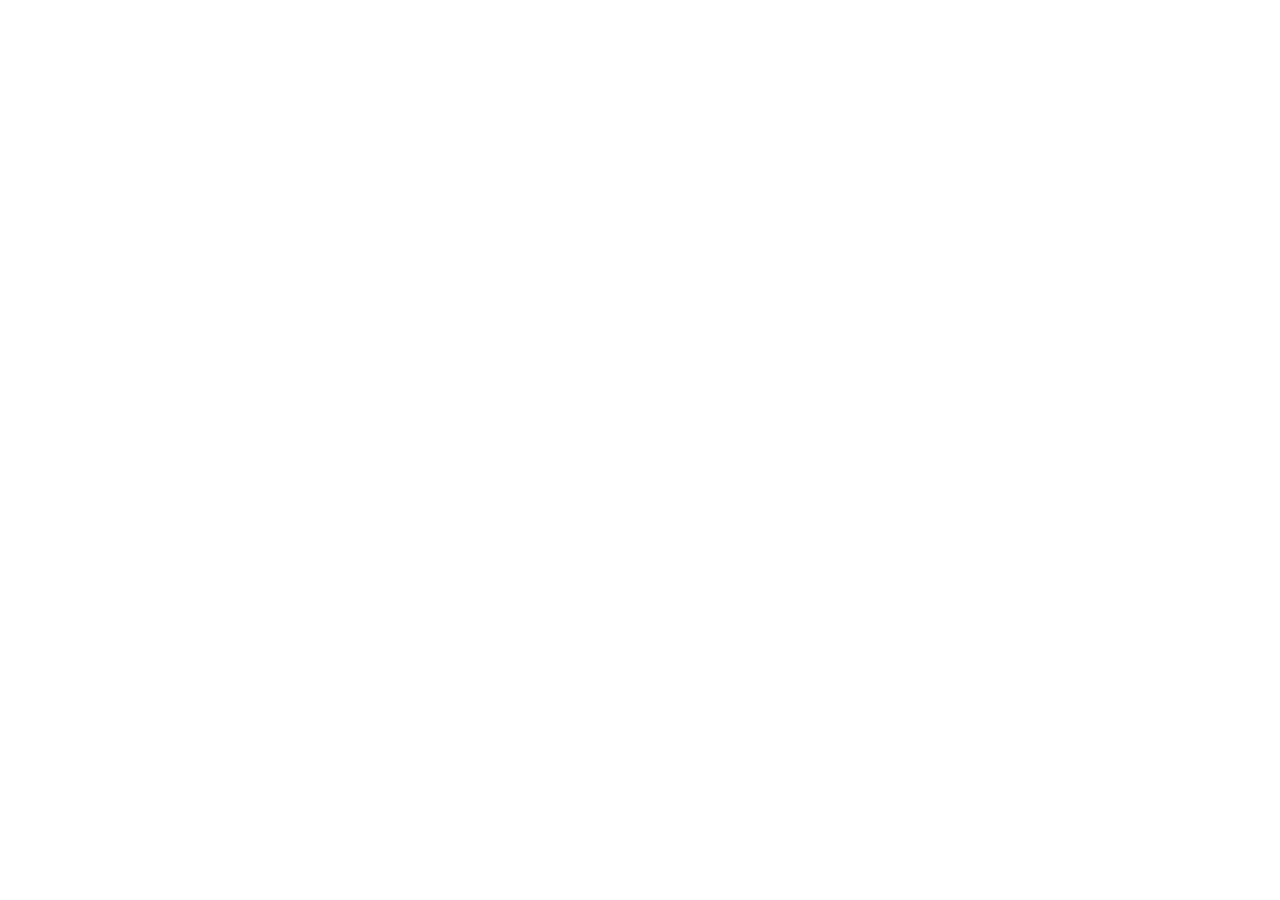
==== frontend-2-practice/index.html @ 2864b841 "Initial commit" ====
<!DOCTYPE html>
<html lang="ru">
  <head>
    <meta charset="UTF-8" />
    <meta name="viewport" content="width=device-width, initial-scale=1.0" />
    <title>Выбор даты и времени</title>
    <link rel="stylesheet" href="styles.css" />
  </head>
  <body>
    <div class="page">
      <!-- Перенесите вашу верстку. Удалите статичные данные. Подключите скрипт -->
    </div>
  </body>
</html>
---- frontend-2-practice/styles.css ----
/* Стили страницы.
   Скопируйте с предудущей практики. */

* {
  margin: 0;
  padding: 0;
  box-sizing: border-box;
}

body {
  min-height: 100vh;
  font-family: sans-serif;
}
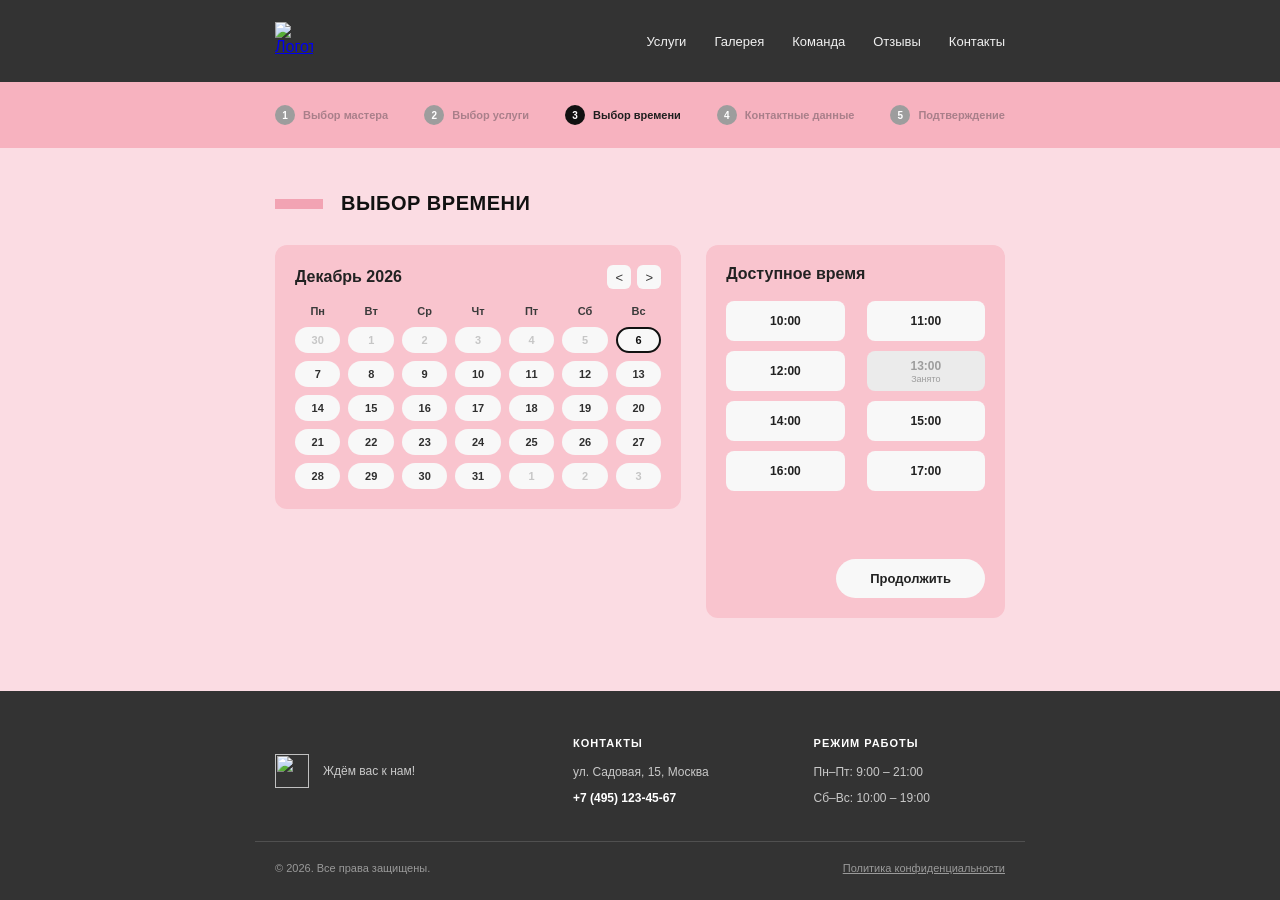
==== commit b26d6214: "Задание 2. JavaScript" ====
--- a/frontend-2-practice/index.html
+++ b/frontend-2-practice/index.html
@@ -8,7 +8,130 @@
   </head>
   <body>
     <div class="page">
-      <!-- Перенесите вашу верстку. Удалите статичные данные. Подключите скрипт -->
+
+      <!-- Шапка -->
+      <header class="header">
+        <div class="container header__inner">
+          <a class="logo" href="#" aria-label="На главную">
+            <img class="logo__img" src="images/logo.png" alt="Логотип салона — ножницы" />
+          </a>
+          <nav class="nav" aria-label="Основное меню">
+            <ul class="nav__list">
+              <li><a class="nav__link" href="#">Услуги</a></li>
+              <li><a class="nav__link" href="#">Галерея</a></li>
+              <li><a class="nav__link" href="#">Команда</a></li>
+              <li><a class="nav__link" href="#">Отзывы</a></li>
+              <li><a class="nav__link" href="#">Контакты</a></li>
+            </ul>
+          </nav>
+        </div>
+      </header>
+
+      <!-- Степпер -->
+      <div class="stepper">
+        <ol class="steps container">
+          <li class="step">
+            <span class="step__num">1</span>
+            <span class="step__label">Выбор мастера</span>
+          </li>
+          <li class="step">
+            <span class="step__num">2</span>
+            <span class="step__label">Выбор услуги</span>
+          </li>
+          <li class="step step--active">
+            <span class="step__num">3</span>
+            <span class="step__label">Выбор времени</span>
+          </li>
+          <li class="step">
+            <span class="step__num">4</span>
+            <span class="step__label">Контактные данные</span>
+          </li>
+          <li class="step">
+            <span class="step__num">5</span>
+            <span class="step__label">Подтверждение</span>
+          </li>
+        </ol>
+      </div>
+
+      <!-- Основная область -->
+      <main class="main">
+        <div class="container">
+          <div class="page-title">
+            <span class="page-title__accent" aria-hidden="true"></span>
+            <h1 class="page-title__text">Выбор времени</h1>
+          </div>
+
+          <div class="booking">
+            <!-- Календарь -->
+            <section class="card calendar" aria-label="Календарь записи">
+              <header class="calendar__header">
+                <h2 class="calendar__title">Июнь 2025</h2>
+                <div class="calendar__nav">
+                  <button class="icon-btn" type="button" aria-label="Предыдущий месяц"><</button>
+                  <button class="icon-btn" type="button" aria-label="Следующий месяц">></button>
+                </div>
+              </header>
+
+              <ul class="weekdays">
+                <li class="weekdays__item">Пн</li>
+                <li class="weekdays__item">Вт</li>
+                <li class="weekdays__item">Ср</li>
+                <li class="weekdays__item">Чт</li>
+                <li class="weekdays__item">Пт</li>
+                <li class="weekdays__item">Сб</li>
+                <li class="weekdays__item">Вс</li>
+              </ul>
+
+              <div class="days"></div>
+            </section>
+
+            <!-- Слоты времени -->
+            <aside class="card slots" aria-label="Доступное время">
+              <h2 class="slots__title">Доступное время</h2>
+              <div class="slots__grid"></div>
+
+          <div class="actions">
+            <button class="btn" type="button">Продолжить</button>
+          </div>
+        </div>
+      </main>
+
+      <!-- Подвал -->
+      <footer class="footer">
+  <div class="container footer__inner">
+    <div class="footer__brand">
+      <span class="logo--footer" aria-hidden="true">
+        <img class="logo__img" src="images/logo.png" alt="" />
+      </span>
+      <p class="footer__tagline">Ждём вас к нам!</p>
     </div>
+
+    <div class="footer__col">
+      <h3 class="footer__heading">Контакты</h3>
+      <ul class="footer__list">
+        <li class="footer__item">ул. Садовая, 15, Москва</li>
+        <li class="footer__item">
+          <a class="footer__phone" href="tel:+74951234567">+7 (495) 123-45-67</a>
+        </li>
+      </ul>
+    </div>
+
+    <div class="footer__col">
+      <h3 class="footer__heading">Режим работы</h3>
+      <ul class="footer__list">
+        <li class="footer__item">Пн–Пт: 9:00 – 21:00</li>
+        <li class="footer__item">Сб–Вс: 10:00 – 19:00</li>
+      </ul>
+    </div>
+  </div>
+
+  <div class="container footer__bottom">
+    <p class="footer__copy">© 2026. Все права защищены.</p>
+    <a class="footer__link" href="#">Политика конфиденциальности</a>
+  </div>
+</footer>
+
+    </div>
+    <script src="script.js"></script>
   </body>
 </html>
--- a/frontend-2-practice/styles.css
+++ b/frontend-2-practice/styles.css
@@ -1,3 +1,399 @@
+/* ---------- База ---------- */
+:root {
+  --color-dark: #333333;
+  --color-pink-bar: #f7b2bf;
+  --color-pink-bg: #fbdce3;
+  --color-pink-card: #f9c4ce;
+  --color-accent: #f2a3b3;
+  --color-light: #f8f8f8;
+  --color-gray: #e7e7e7;
+  --color-text: #2b2b2b;
+  --color-muted: #9d9d9d;
+  --color-day-muted: #c6c6c6;
+  --color-step-muted: #a97f8a;
+  --shadow-hover: 0 4px 12px rgba(0, 0, 0, 0.18);
+}
+
+body {
+  margin: 0;
+  font-family: Arial, "Helvetica Neue", Helvetica, sans-serif;
+  color: var(--color-text);
+  background: var(--color-pink-bg);
+}
+
+.page {
+  min-height: 100vh;
+  display: flex;
+  flex-direction: column;
+}
+
+.main {
+  flex: 1;
+  padding: 44px 0 56px;
+}
+
+.container {
+  max-width: 770px;
+  margin: 0 auto;
+  padding: 0 20px;
+}
+
+ul, ol { list-style: none; margin: 0; padding: 0; }
+h1, h2, h3, p { margin: 0; }
+button { font: inherit; }
+
+/* ---------- Шапка ---------- */
+.header {
+  background: var(--color-dark);
+}
+
+.header__inner {
+  display: flex;
+  align-items: center;
+  justify-content: space-between;
+  min-height: 82px;
+}
+
+.logo__img {
+  display: block;
+  width: 38px;
+  height: 38px;
+  object-fit: contain;
+}
+
+.logo--footer .logo__img {
+  width: 34px;
+  height: 34px;
+}
+
+.logo:hover { opacity: 0.75; }
+
+.nav__list {
+  display: flex;
+  gap: 28px;
+}
+
+.nav__link {
+  color: #f1f1f1;
+  font-size: 13px;
+  text-decoration: none;
+  cursor: pointer;
+  transition: color 0.15s;
+}
+
+.nav__link:hover {
+  color: var(--color-pink-bar);
+}
+
+/* ---------- Степпер ---------- */
+.stepper {
+  background: var(--color-pink-bar);
+  padding: 23px 0;
+}
+
+.steps {
+  display: flex;
+  align-items: center;
+  justify-content: space-between;
+}
+
+.step {
+  display: flex;
+  align-items: center;
+  gap: 8px;
+}
+
+.step__num {
+  width: 20px;
+  height: 20px;
+  border-radius: 50%;
+  background: var(--color-muted);
+  color: #ffffff;
+  font-size: 10px;
+  font-weight: 700;
+  display: flex;
+  align-items: center;
+  justify-content: center;
+  flex-shrink: 0;
+}
+
+.step__label {
+  font-size: 11px;
+  font-weight: 600;
+  color: var(--color-step-muted);
+  white-space: nowrap;
+}
+
+.step--active .step__num { background: #111111; }
+.step--active .step__label { color: #1f1f1f; }
+
+/* ---------- Заголовок страницы ---------- */
+.page-title {
+  display: flex;
+  align-items: center;
+  gap: 18px;
+  margin-bottom: 30px;
+}
+
+.page-title__accent {
+  width: 48px;
+  height: 10px;
+  background: var(--color-accent);
+}
+
+.page-title__text {
+  font-size: 20px;
+  font-weight: 700;
+  letter-spacing: 0.5px;
+  text-transform: uppercase;
+  color: #111111;
+}
+
+/* ---------- Карточки ---------- */
+.booking {
+  display: grid;
+  grid-template-columns: 1.36fr 1fr;
+  gap: 25px;
+  align-items: start;
+}
+
+.card {
+  background: var(--color-pink-card);
+  border-radius: 12px;
+  padding: 20px;
+}
+
+/* ---------- Календарь ---------- */
+.calendar__header {
+  display: flex;
+  align-items: center;
+  justify-content: space-between;
+  margin-bottom: 16px;
+}
+
+.calendar__title {
+  font-size: 16px;
+  font-weight: 700;
+  color: #222222;
+}
+
+.calendar__nav {
+  display: flex;
+  gap: 6px;
+}
+
+.icon-btn {
+  width: 24px;
+  height: 24px;
+  border: none;
+  border-radius: 6px;
+  background: var(--color-light);
+  color: #333333;
+  font-size: 13px;
+  line-height: 1;
+  display: flex;
+  align-items: center;
+  justify-content: center;
+  cursor: pointer;
+  transition: box-shadow 0.15s, background 0.15s;
+}
+
+.icon-btn:hover {
+  background: #ffffff;
+  box-shadow: var(--shadow-hover);
+}
+
+.weekdays {
+  display: grid;
+  grid-template-columns: repeat(7, 1fr);
+  gap: 8px;
+  margin-bottom: 10px;
+}
+
+.weekdays__item {
+  text-align: center;
+  font-size: 11px;
+  font-weight: 700;
+  color: #3a3a3a;
+}
+
+.days {
+  display: grid;
+  grid-template-columns: repeat(7, 1fr);
+  gap: 8px;
+}
+
+.day {
+  height: 26px;
+  border: 2px solid transparent;
+  border-radius: 14px;
+  background: var(--color-light);
+  color: #2f2f2f;
+  font-size: 11px;
+  font-weight: 600;
+  cursor: pointer;
+  transition: box-shadow 0.15s, transform 0.15s;
+}
+
+.day--muted { color: var(--color-day-muted); }
+
+.day--busy {
+  background: var(--color-gray);
+  color: #8a8a8a;
+}
+
+.day--selected {
+  border-color: #111111;
+  color: #111111;
+}
+
+/* ---------- Слоты времени ---------- */
+.slots__title {
+  font-size: 16px;
+  font-weight: 700;
+  color: #222222;
+  margin-bottom: 18px;
+}
+
+.slots__grid {
+  display: grid;
+  grid-template-columns: 1fr 1fr;
+  gap: 10px 22px;
+}
+
+.slot {
+  min-height: 40px;
+  padding: 5px 10px;
+  border: 2px solid transparent;
+  border-radius: 8px;
+  background: var(--color-light);
+  display: flex;
+  flex-direction: column;
+  align-items: center;
+  justify-content: center;
+  gap: 1px;
+  cursor: pointer;
+  transition: box-shadow 0.15s, transform 0.15s;
+}
+
+.slot__time {
+  font-size: 12px;
+  font-weight: 700;
+  color: #222222;
+}
+
+.slot__note {
+  font-size: 9px;
+  color: var(--color-muted);
+}
+
+.slot--busy { background: #ebebeb; }
+.slot--busy .slot__time { color: var(--color-muted); }
+.slot--selected { border-color: #111111; }
+
+/* ---------- Общая реакция на наведение ---------- */
+.day:hover:enabled,
+.slot:hover:enabled,
+.btn:hover {
+  box-shadow: var(--shadow-hover);
+  transform: translateY(-1px);
+}
+
+.day:disabled,
+.slot:disabled {
+  cursor: default;
+}
+
+/* ---------- Кнопка действия ---------- */
+.actions {
+  display: flex;
+  justify-content: flex-end;
+  margin-top: 68px;
+}
+
+.btn {
+  border: none;
+  border-radius: 22px;
+  background: var(--color-light);
+  color: #222222;
+  font-size: 13px;
+  font-weight: 600;
+  padding: 12px 34px;
+  cursor: pointer;
+  transition: box-shadow 0.15s, transform 0.15s;
+}
+
+/* ---------- Подвал ---------- */
+.footer {
+  background: var(--color-dark);
+  color: #c9c9c9;
+  padding: 46px 0 26px;
+}
+
+.footer__inner {
+  display: grid;
+  grid-template-columns: 1.4fr 1.1fr 1fr;
+  gap: 30px;
+  padding-bottom: 36px;
+}
+
+.footer__brand {
+  display: flex;
+  align-items: center;
+  gap: 14px;
+}
+
+.footer__tagline {
+  font-size: 12px;
+  color: #c9c9c9;
+}
+
+.footer__heading {
+  font-size: 11px;
+  font-weight: 700;
+  letter-spacing: 1px;
+  text-transform: uppercase;
+  color: #ffffff;
+  margin-bottom: 16px;
+}
+
+.footer__list {
+  display: flex;
+  flex-direction: column;
+  gap: 12px;
+  font-size: 12px;
+}
+
+.footer__item {
+  font-size: 12px;
+}
+
+.footer__phone {
+  color: #ffffff;
+  font-weight: 700;
+  text-decoration: none;
+  transition: color 0.15s;
+}
+
+.footer__phone:hover { color: var(--color-pink-bar); }
+
+.footer__bottom {
+  border-top: 1px solid rgba(255, 255, 255, 0.14);
+  padding-top: 20px;
+  display: flex;
+  align-items: center;
+  justify-content: space-between;
+  font-size: 11px;
+  color: #9a9a9a;
+}
+
+.footer__link {
+  color: #9a9a9a;
+  text-decoration: underline;
+  transition: color 0.15s;
+}
+
+.footer__link:hover { color: var(--color-pink-bar); }
 /* Стили страницы.
    Скопируйте с предудущей практики. */
 
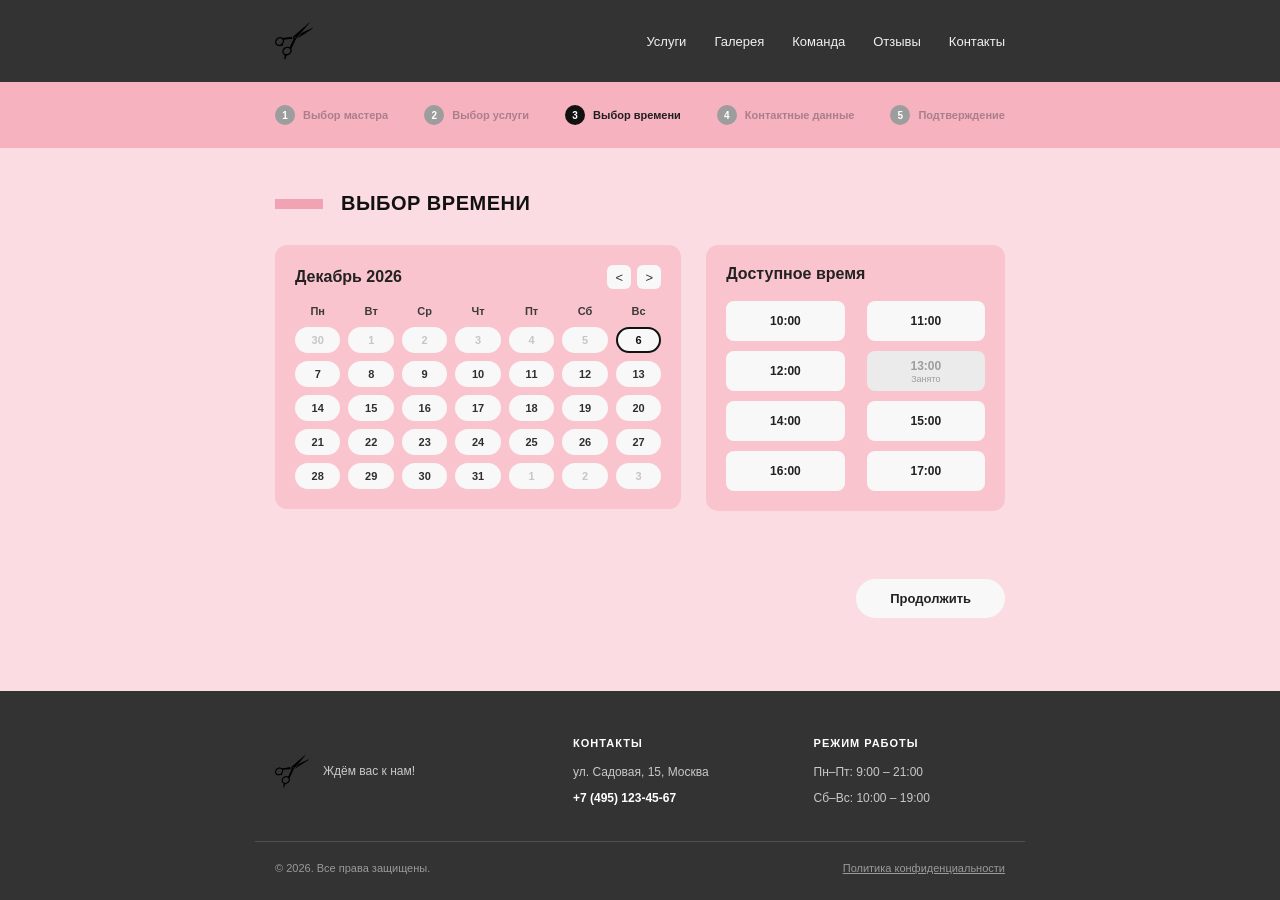
==== commit b5ffb96f: "исправление задания" ====
--- a/frontend-2-practice/index.html
+++ b/frontend-2-practice/index.html
@@ -88,7 +88,9 @@
             <!-- Слоты времени -->
             <aside class="card slots" aria-label="Доступное время">
               <h2 class="slots__title">Доступное время</h2>
-              <div class="slots__grid"></div>
+              <div class="slots__grid">  </div>
+            </aside>
+          </div>
 
           <div class="actions">
             <button class="btn" type="button">Продолжить</button>
